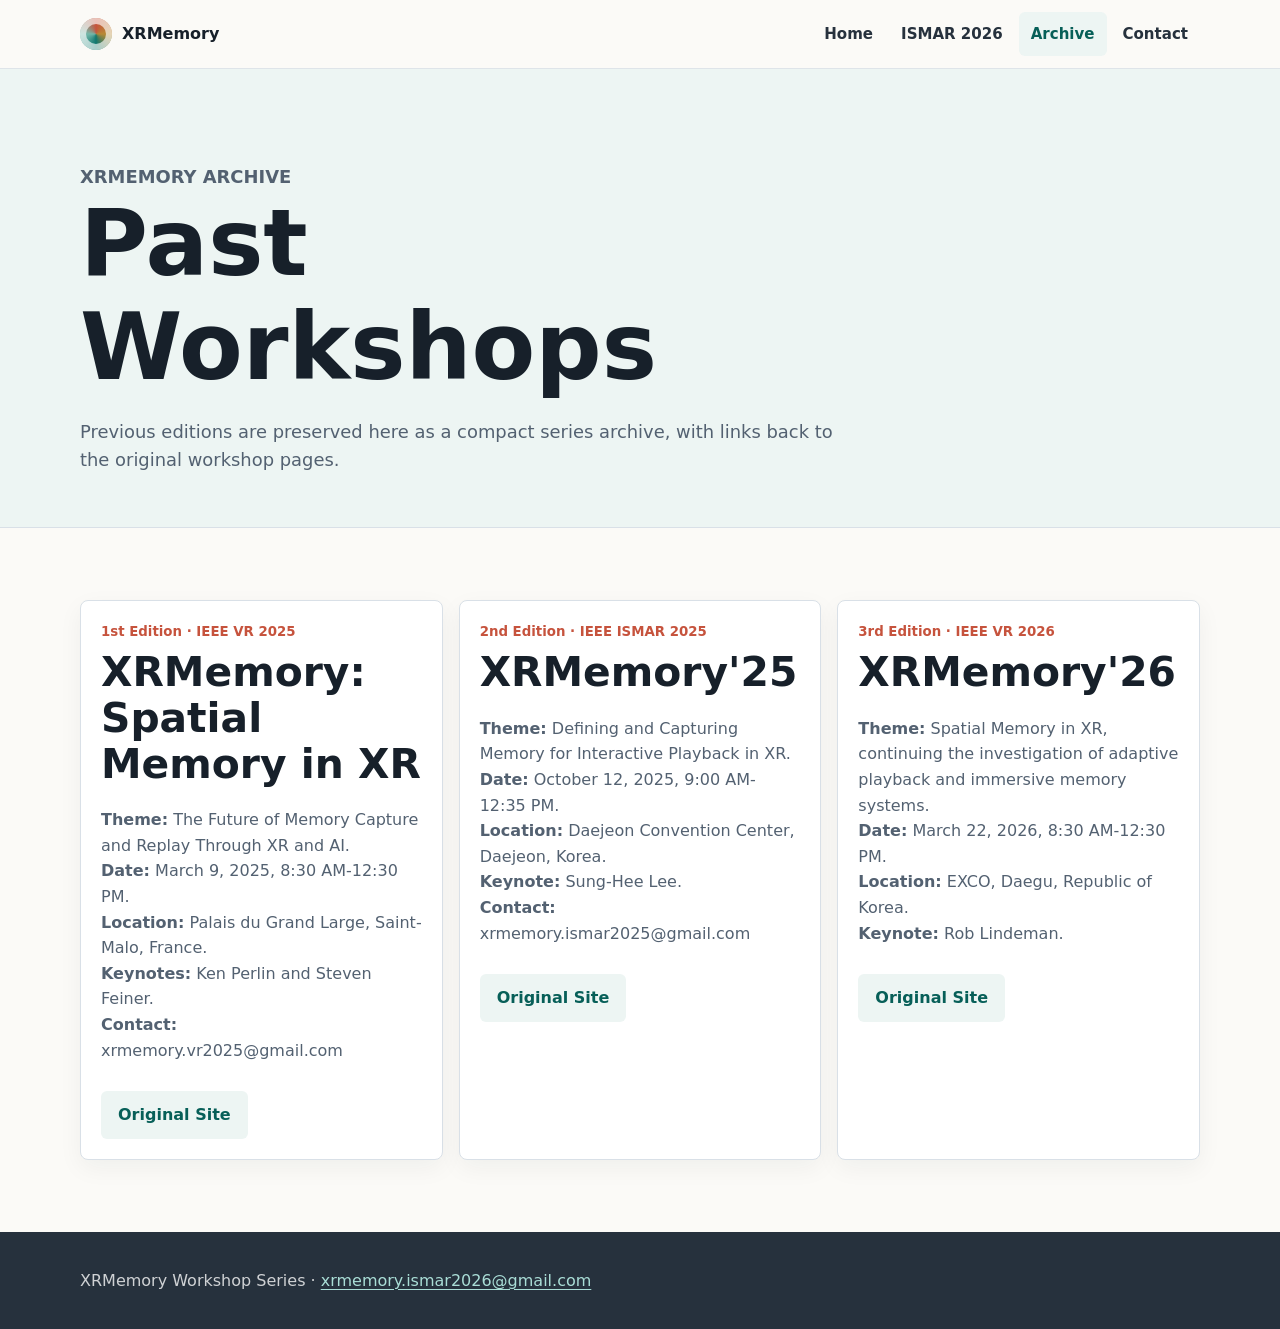
==== archive/index.html @ bf5e5090 "Add files via upload" ====
<!doctype html>
<html lang="en">
  <head>
    <meta charset="utf-8">
    <meta name="viewport" content="width=device-width, initial-scale=1">
    <title>Archive | XRMemory</title>
    <meta name="description" content="Archive of past XRMemory workshops at IEEE VR and IEEE ISMAR.">
    <link rel="stylesheet" href="/assets/styles.css">
  </head>
  <body>
    <header class="site-header">
      <nav class="nav" aria-label="Main navigation">
        <a class="brand" href="/"><span class="brand-mark" aria-hidden="true"></span><span>XRMemory</span></a>
        <button class="nav-toggle" type="button" aria-expanded="false">Menu</button>
        <div class="nav-links">
          <a href="/">Home</a>
          <a href="/workshop/ismar2026/">ISMAR 2026</a>
          <a href="/archive/" aria-current="page">Archive</a>
          <a href="mailto:xrmemory.ismar2026@gmail.com">Contact</a>
        </div>
      </nav>
    </header>

    <main>
      <section class="page-hero">
        <div class="container">
          <p class="eyebrow">XRMemory Archive</p>
          <h1>Past Workshops</h1>
          <p>Previous editions are preserved here as a compact series archive, with links back to the original workshop pages.</p>
        </div>
      </section>

      <section class="section">
        <div class="container archive-grid">
          <article class="archive-card">
            <small>1st Edition · IEEE VR 2025</small>
            <h2>XRMemory: Spatial Memory in XR</h2>
            <p><strong>Theme:</strong> The Future of Memory Capture and Replay Through XR and AI.</p>
            <p><strong>Date:</strong> March 9, 2025, 8:30 AM-12:30 PM.</p>
            <p><strong>Location:</strong> Palais du Grand Large, Saint-Malo, France.</p>
            <p><strong>Keynotes:</strong> Ken Perlin and Steven Feiner.</p>
            <p><strong>Contact:</strong> xrmemory.vr2025@gmail.com</p>
            <div class="button-row">
              <a class="button light" href="https://sites.google.com/view/spatial-memory-vr-2025/main">Original Site</a>
            </div>
          </article>

          <article class="archive-card">
            <small>2nd Edition · IEEE ISMAR 2025</small>
            <h2>XRMemory'25</h2>
            <p><strong>Theme:</strong> Defining and Capturing Memory for Interactive Playback in XR.</p>
            <p><strong>Date:</strong> October 12, 2025, 9:00 AM-12:35 PM.</p>
            <p><strong>Location:</strong> Daejeon Convention Center, Daejeon, Korea.</p>
            <p><strong>Keynote:</strong> Sung-Hee Lee.</p>
            <p><strong>Contact:</strong> xrmemory.ismar2025@gmail.com</p>
            <div class="button-row">
              <a class="button light" href="https://sites.google.com/view/xrmemory25/main">Original Site</a>
            </div>
          </article>

          <article class="archive-card">
            <small>3rd Edition · IEEE VR 2026</small>
            <h2>XRMemory'26</h2>
            <p><strong>Theme:</strong> Spatial Memory in XR, continuing the investigation of adaptive playback and immersive memory systems.</p>
            <p><strong>Date:</strong> March 22, 2026, 8:30 AM-12:30 PM.</p>
            <p><strong>Location:</strong> EXCO, Daegu, Republic of Korea.</p>
            <p><strong>Keynote:</strong> Rob Lindeman.</p>
            <div class="button-row">
              <a class="button light" href="https://sites.google.com/view/xrmemory26-ieee-vr2026/main">Original Site</a>
            </div>
          </article>
        </div>
      </section>
    </main>

    <footer class="footer">
      <div class="container">
        XRMemory Workshop Series · <a href="mailto:xrmemory.ismar2026@gmail.com">xrmemory.ismar2026@gmail.com</a>
      </div>
    </footer>
    <script src="/assets/site.js"></script>
  </body>
</html>
---- assets/styles.css ----
:root {
  color-scheme: light;
  --ink: #17202a;
  --muted: #536171;
  --line: #d9e0e7;
  --paper: #fbfaf7;
  --panel: #ffffff;
  --teal: #0f766e;
  --coral: #c6533d;
  --gold: #b88935;
  --graphite: #26313d;
  --shadow: 0 16px 40px rgba(23, 32, 42, 0.12);
}

* {
  box-sizing: border-box;
}

html {
  scroll-behavior: smooth;
}

body {
  margin: 0;
  font-family: Inter, ui-sans-serif, system-ui, -apple-system, BlinkMacSystemFont, "Segoe UI", sans-serif;
  color: var(--ink);
  background: var(--paper);
  line-height: 1.6;
}

a {
  color: var(--teal);
  text-decoration-thickness: 0.08em;
  text-underline-offset: 0.18em;
}

.site-header {
  position: sticky;
  top: 0;
  z-index: 10;
  background: rgba(251, 250, 247, 0.92);
  backdrop-filter: blur(14px);
  border-bottom: 1px solid rgba(217, 224, 231, 0.84);
}

.nav {
  width: min(1120px, calc(100% - 32px));
  min-height: 68px;
  margin: 0 auto;
  display: flex;
  align-items: center;
  justify-content: space-between;
  gap: 24px;
}

.brand {
  display: inline-flex;
  align-items: center;
  gap: 10px;
  color: var(--ink);
  font-weight: 800;
  text-decoration: none;
}

.brand-mark {
  width: 32px;
  height: 32px;
  border-radius: 50%;
  background: conic-gradient(from 180deg, var(--teal), #74b8aa, var(--coral), var(--gold), var(--teal));
  box-shadow: inset 0 0 0 6px rgba(255, 255, 255, 0.64);
}

.nav-links {
  display: flex;
  align-items: center;
  gap: 4px;
}

.nav-links a {
  color: var(--graphite);
  text-decoration: none;
  font-size: 0.94rem;
  font-weight: 700;
  padding: 10px 12px;
  border-radius: 6px;
}

.nav-links a:hover,
.nav-links a[aria-current="page"] {
  background: #edf5f3;
  color: #075f58;
}

.nav-toggle {
  display: none;
  border: 1px solid var(--line);
  background: var(--panel);
  border-radius: 6px;
  padding: 8px 10px;
  font: inherit;
}

.hero {
  min-height: calc(100svh - 68px);
  display: grid;
  align-items: end;
  position: relative;
  overflow: hidden;
  color: white;
  background: #17202a;
}

.hero::before {
  content: "";
  position: absolute;
  inset: 0;
  background-image: linear-gradient(90deg, rgba(16, 24, 32, 0.86), rgba(16, 24, 32, 0.58) 42%, rgba(16, 24, 32, 0.18)), var(--hero-image);
  background-size: cover;
  background-position: center;
}

.hero::after {
  content: "";
  position: absolute;
  inset: auto 0 0;
  height: 18vh;
  background: linear-gradient(0deg, var(--paper), rgba(251, 250, 247, 0));
}

.hero-inner {
  position: relative;
  z-index: 1;
  width: min(1120px, calc(100% - 32px));
  margin: 0 auto;
  padding: 96px 0 112px;
}

.eyebrow {
  margin: 0 0 16px;
  color: #a9ddd6;
  font-size: 0.88rem;
  font-weight: 800;
  letter-spacing: 0;
  text-transform: uppercase;
}

h1,
h2,
h3 {
  line-height: 1.12;
  letter-spacing: 0;
}

h1 {
  max-width: 800px;
  margin: 0;
  font-size: clamp(2.7rem, 8vw, 5.8rem);
}

h2 {
  margin: 0 0 20px;
  font-size: clamp(1.65rem, 4vw, 2.55rem);
}

h3 {
  margin: 0 0 8px;
  font-size: 1.06rem;
}

.hero-copy {
  max-width: 680px;
  margin: 24px 0 0;
  color: rgba(255, 255, 255, 0.86);
  font-size: clamp(1.05rem, 2vw, 1.22rem);
}

.hero-actions,
.button-row {
  display: flex;
  flex-wrap: wrap;
  gap: 12px;
  margin-top: 28px;
}

.button {
  display: inline-flex;
  align-items: center;
  justify-content: center;
  min-height: 44px;
  padding: 10px 16px;
  border-radius: 6px;
  border: 1px solid transparent;
  background: var(--teal);
  color: white;
  font-weight: 800;
  text-decoration: none;
}

.button.secondary {
  border-color: rgba(255, 255, 255, 0.48);
  background: rgba(255, 255, 255, 0.12);
}

.button.light {
  background: #edf5f3;
  color: #075f58;
}

.section {
  padding: 72px 0;
}

.section.alt {
  background: #f0f4f1;
}

.container {
  width: min(1120px, calc(100% - 32px));
  margin: 0 auto;
}

.intro-grid {
  display: grid;
  grid-template-columns: minmax(0, 1.35fr) minmax(280px, 0.65fr);
  gap: 48px;
  align-items: start;
}

.lead {
  margin-top: 0;
  font-size: 1.13rem;
  color: var(--graphite);
}

.meta-list {
  display: grid;
  gap: 14px;
  margin: 0;
}

.meta-item {
  padding: 18px;
  border: 1px solid var(--line);
  border-left: 4px solid var(--teal);
  background: var(--panel);
  box-shadow: 0 8px 24px rgba(23, 32, 42, 0.05);
}

.meta-item dt {
  margin-bottom: 4px;
  color: var(--muted);
  font-size: 0.82rem;
  font-weight: 800;
  text-transform: uppercase;
}

.meta-item dd {
  margin: 0;
  font-weight: 750;
}

.topic-grid,
.archive-grid,
.organizer-grid {
  display: grid;
  grid-template-columns: repeat(3, minmax(0, 1fr));
  gap: 16px;
}

.topic,
.archive-card,
.person,
.deadline,
.schedule-item {
  background: var(--panel);
  border: 1px solid var(--line);
  border-radius: 8px;
  padding: 20px;
  box-shadow: 0 8px 24px rgba(23, 32, 42, 0.05);
}

.topic p,
.archive-card p,
.person p {
  margin: 0;
  color: var(--muted);
}

.timeline {
  display: grid;
  gap: 12px;
}

.schedule-item {
  display: grid;
  grid-template-columns: 150px minmax(0, 1fr);
  gap: 18px;
  align-items: start;
}

.time {
  color: var(--coral);
  font-weight: 850;
}

.deadline-grid {
  display: grid;
  grid-template-columns: repeat(3, minmax(0, 1fr));
  gap: 16px;
}

.deadline strong {
  display: block;
  color: var(--coral);
  font-size: 1.35rem;
}

.person small,
.archive-card small {
  display: block;
  margin-bottom: 8px;
  color: var(--coral);
  font-weight: 850;
}

.footer {
  padding: 36px 0;
  background: var(--graphite);
  color: rgba(255, 255, 255, 0.78);
}

.footer a {
  color: #a9ddd6;
}

.page-hero {
  padding: 76px 0 52px;
  background: #edf5f3;
  border-bottom: 1px solid var(--line);
}

.page-hero p {
  max-width: 760px;
  margin: 18px 0 0;
  color: var(--muted);
  font-size: 1.12rem;
}

.notice {
  border-left: 4px solid var(--gold);
  background: #fff8e9;
  padding: 16px 18px;
  margin-top: 24px;
}

.two-column {
  columns: 2 320px;
  column-gap: 40px;
  padding-left: 20px;
}

@media (max-width: 820px) {
  .nav {
    min-height: 62px;
  }

  .nav-toggle {
    display: inline-flex;
  }

  .nav-links {
    display: none;
    position: absolute;
    left: 16px;
    right: 16px;
    top: 62px;
    flex-direction: column;
    align-items: stretch;
    padding: 10px;
    background: var(--panel);
    border: 1px solid var(--line);
    border-radius: 8px;
    box-shadow: var(--shadow);
  }

  .nav-links.is-open {
    display: flex;
  }

  .hero {
    min-height: 720px;
  }

  .hero-inner {
    padding: 84px 0 96px;
  }

  .intro-grid,
  .topic-grid,
  .archive-grid,
  .organizer-grid,
  .deadline-grid,
  .schedule-item {
    grid-template-columns: 1fr;
  }

  .section {
    padding: 52px 0;
  }
}
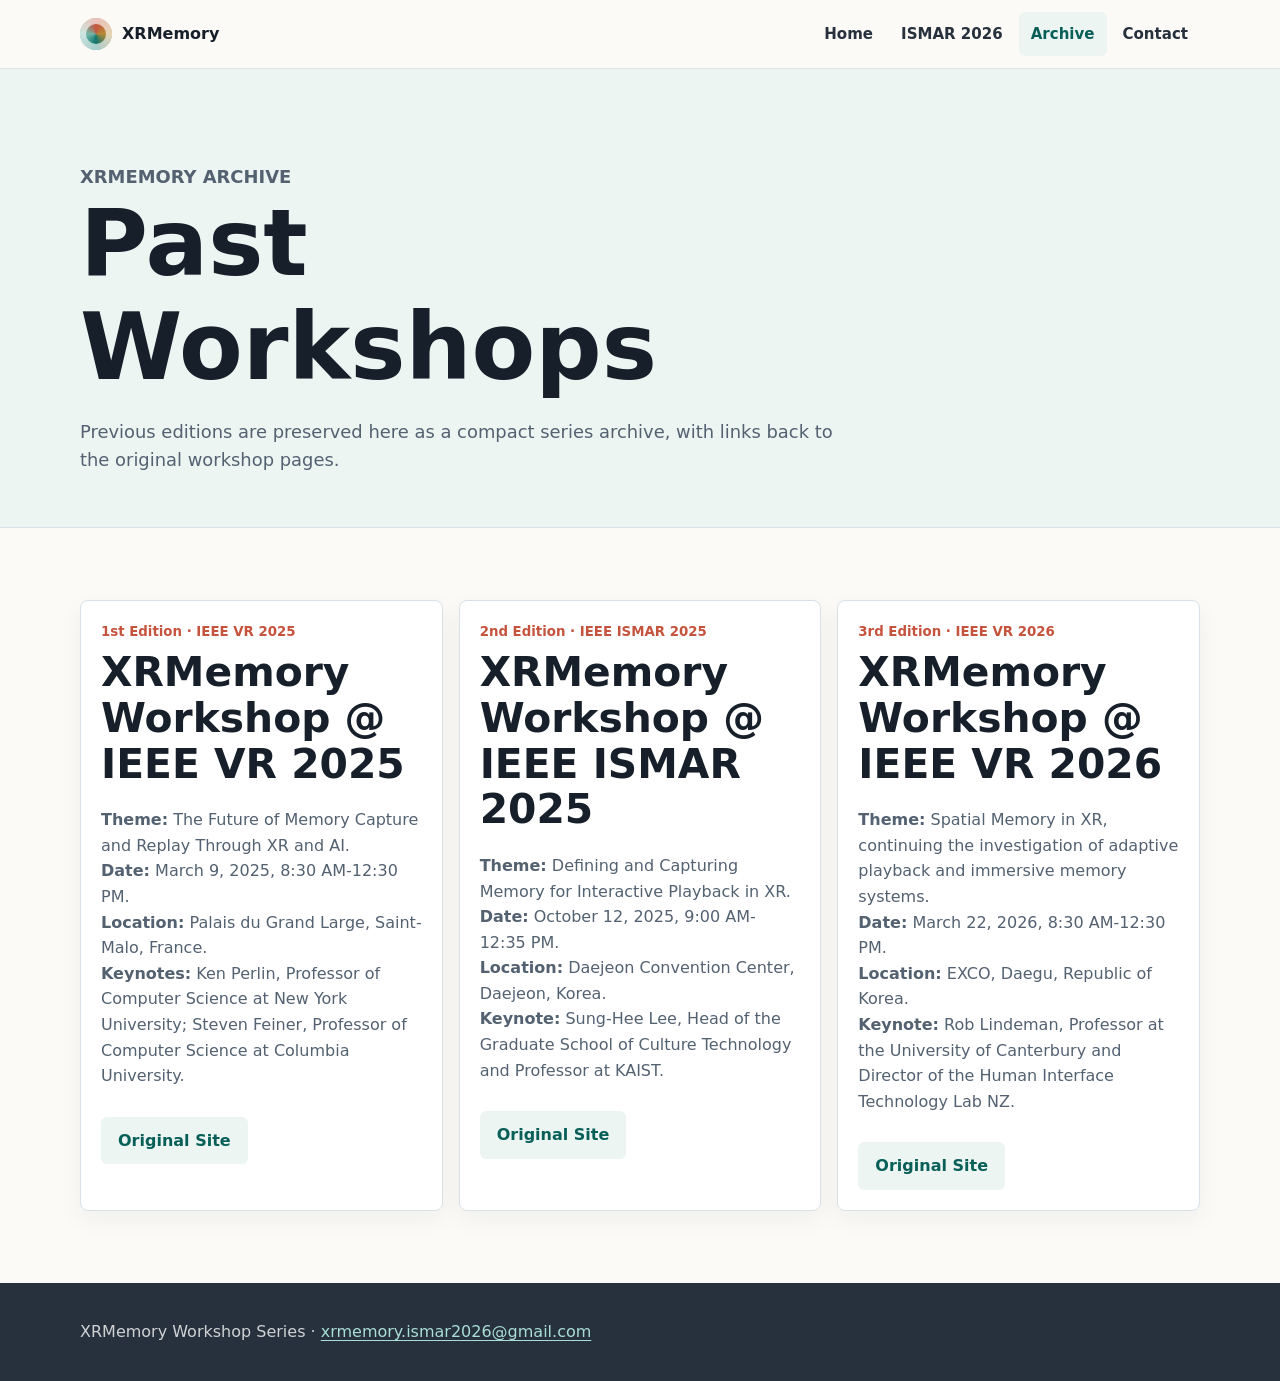
==== commit e73136e8: "Add files via upload" ====
--- a/archive/index.html
+++ b/archive/index.html
@@ -34,12 +34,11 @@
         <div class="container archive-grid">
           <article class="archive-card">
             <small>1st Edition · IEEE VR 2025</small>
-            <h2>XRMemory: Spatial Memory in XR</h2>
+            <h2>XRMemory Workshop @ IEEE VR 2025</h2>
             <p><strong>Theme:</strong> The Future of Memory Capture and Replay Through XR and AI.</p>
             <p><strong>Date:</strong> March 9, 2025, 8:30 AM-12:30 PM.</p>
             <p><strong>Location:</strong> Palais du Grand Large, Saint-Malo, France.</p>
-            <p><strong>Keynotes:</strong> Ken Perlin and Steven Feiner.</p>
-            <p><strong>Contact:</strong> xrmemory.vr2025@gmail.com</p>
+            <p><strong>Keynotes:</strong> Ken Perlin, Professor of Computer Science at New York University; Steven Feiner, Professor of Computer Science at Columbia University.</p>
             <div class="button-row">
               <a class="button light" href="https://sites.google.com/view/spatial-memory-vr-2025/main">Original Site</a>
             </div>
@@ -47,12 +46,11 @@
 
           <article class="archive-card">
             <small>2nd Edition · IEEE ISMAR 2025</small>
-            <h2>XRMemory'25</h2>
+            <h2>XRMemory Workshop @ IEEE ISMAR 2025</h2>
             <p><strong>Theme:</strong> Defining and Capturing Memory for Interactive Playback in XR.</p>
             <p><strong>Date:</strong> October 12, 2025, 9:00 AM-12:35 PM.</p>
             <p><strong>Location:</strong> Daejeon Convention Center, Daejeon, Korea.</p>
-            <p><strong>Keynote:</strong> Sung-Hee Lee.</p>
-            <p><strong>Contact:</strong> xrmemory.ismar2025@gmail.com</p>
+            <p><strong>Keynote:</strong> Sung-Hee Lee, Head of the Graduate School of Culture Technology and Professor at KAIST.</p>
             <div class="button-row">
               <a class="button light" href="https://sites.google.com/view/xrmemory25/main">Original Site</a>
             </div>
@@ -60,11 +58,11 @@
 
           <article class="archive-card">
             <small>3rd Edition · IEEE VR 2026</small>
-            <h2>XRMemory'26</h2>
+            <h2>XRMemory Workshop @ IEEE VR 2026</h2>
             <p><strong>Theme:</strong> Spatial Memory in XR, continuing the investigation of adaptive playback and immersive memory systems.</p>
             <p><strong>Date:</strong> March 22, 2026, 8:30 AM-12:30 PM.</p>
             <p><strong>Location:</strong> EXCO, Daegu, Republic of Korea.</p>
-            <p><strong>Keynote:</strong> Rob Lindeman.</p>
+            <p><strong>Keynote:</strong> Rob Lindeman, Professor at the University of Canterbury and Director of the Human Interface Technology Lab NZ.</p>
             <div class="button-row">
               <a class="button light" href="https://sites.google.com/view/xrmemory26-ieee-vr2026/main">Original Site</a>
             </div>
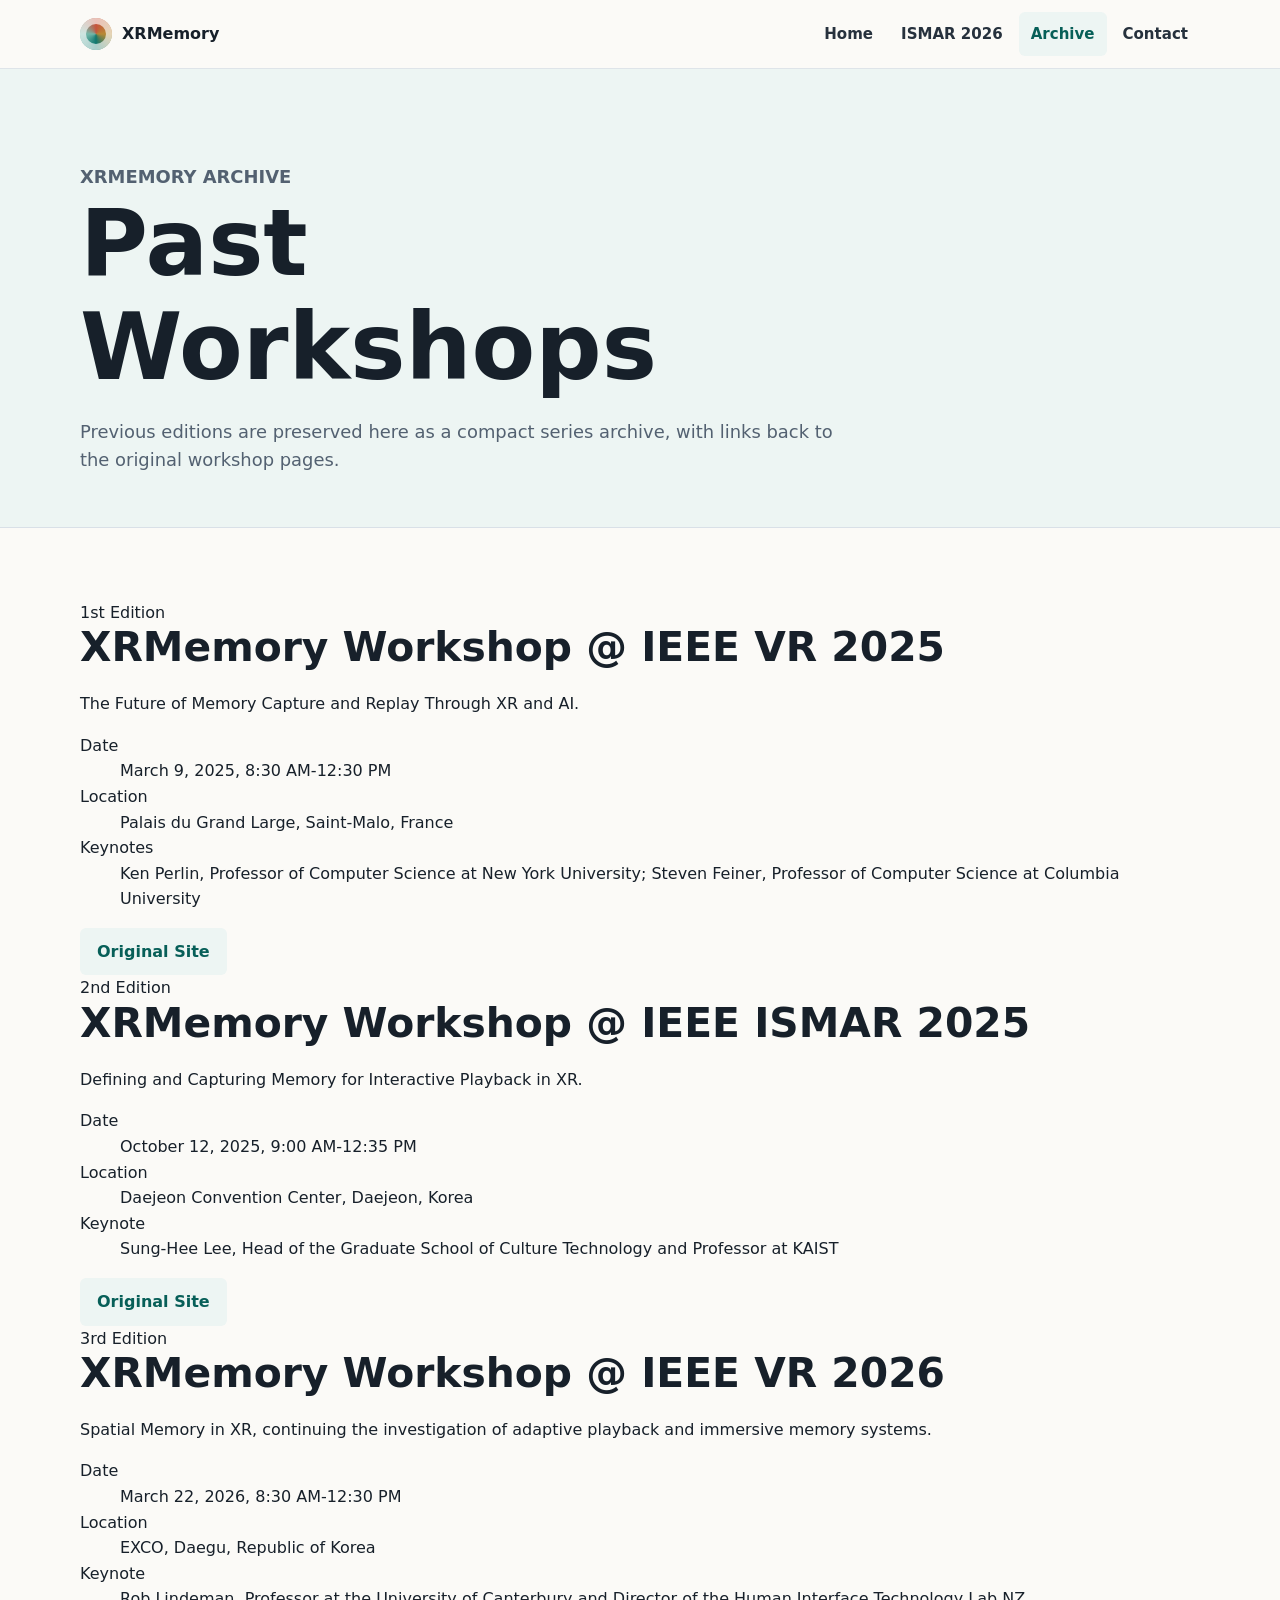
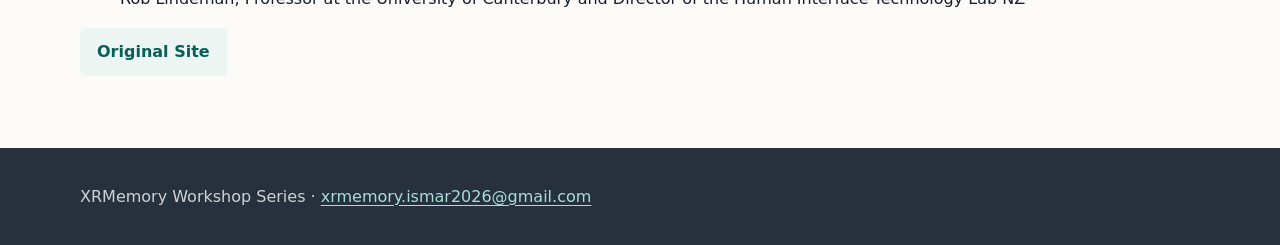
==== commit 4e8a4a75: "Add files via upload" ====
--- a/archive/index.html
+++ b/archive/index.html
@@ -31,41 +31,47 @@
       </section>
 
       <section class="section">
-        <div class="container archive-grid">
-          <article class="archive-card">
-            <small>1st Edition · IEEE VR 2025</small>
-            <h2>XRMemory Workshop @ IEEE VR 2025</h2>
-            <p><strong>Theme:</strong> The Future of Memory Capture and Replay Through XR and AI.</p>
-            <p><strong>Date:</strong> March 9, 2025, 8:30 AM-12:30 PM.</p>
-            <p><strong>Location:</strong> Palais du Grand Large, Saint-Malo, France.</p>
-            <p><strong>Keynotes:</strong> Ken Perlin, Professor of Computer Science at New York University; Steven Feiner, Professor of Computer Science at Columbia University.</p>
-            <div class="button-row">
-              <a class="button light" href="https://sites.google.com/view/spatial-memory-vr-2025/main">Original Site</a>
+        <div class="container archive-list">
+          <article class="archive-entry">
+            <div class="archive-year">1st Edition</div>
+            <div class="archive-main">
+              <h2>XRMemory Workshop @ IEEE VR 2025</h2>
+              <p>The Future of Memory Capture and Replay Through XR and AI.</p>
+              <dl class="archive-facts">
+                <div><dt>Date</dt><dd>March 9, 2025, 8:30 AM-12:30 PM</dd></div>
+                <div><dt>Location</dt><dd>Palais du Grand Large, Saint-Malo, France</dd></div>
+                <div><dt>Keynotes</dt><dd>Ken Perlin, Professor of Computer Science at New York University; Steven Feiner, Professor of Computer Science at Columbia University</dd></div>
+              </dl>
             </div>
+            <a class="button light" href="https://sites.google.com/view/spatial-memory-vr-2025/main">Original Site</a>
           </article>
 
-          <article class="archive-card">
-            <small>2nd Edition · IEEE ISMAR 2025</small>
-            <h2>XRMemory Workshop @ IEEE ISMAR 2025</h2>
-            <p><strong>Theme:</strong> Defining and Capturing Memory for Interactive Playback in XR.</p>
-            <p><strong>Date:</strong> October 12, 2025, 9:00 AM-12:35 PM.</p>
-            <p><strong>Location:</strong> Daejeon Convention Center, Daejeon, Korea.</p>
-            <p><strong>Keynote:</strong> Sung-Hee Lee, Head of the Graduate School of Culture Technology and Professor at KAIST.</p>
-            <div class="button-row">
-              <a class="button light" href="https://sites.google.com/view/xrmemory25/main">Original Site</a>
+          <article class="archive-entry">
+            <div class="archive-year">2nd Edition</div>
+            <div class="archive-main">
+              <h2>XRMemory Workshop @ IEEE ISMAR 2025</h2>
+              <p>Defining and Capturing Memory for Interactive Playback in XR.</p>
+              <dl class="archive-facts">
+                <div><dt>Date</dt><dd>October 12, 2025, 9:00 AM-12:35 PM</dd></div>
+                <div><dt>Location</dt><dd>Daejeon Convention Center, Daejeon, Korea</dd></div>
+                <div><dt>Keynote</dt><dd>Sung-Hee Lee, Head of the Graduate School of Culture Technology and Professor at KAIST</dd></div>
+              </dl>
             </div>
+            <a class="button light" href="https://sites.google.com/view/xrmemory25/main">Original Site</a>
           </article>
 
-          <article class="archive-card">
-            <small>3rd Edition · IEEE VR 2026</small>
-            <h2>XRMemory Workshop @ IEEE VR 2026</h2>
-            <p><strong>Theme:</strong> Spatial Memory in XR, continuing the investigation of adaptive playback and immersive memory systems.</p>
-            <p><strong>Date:</strong> March 22, 2026, 8:30 AM-12:30 PM.</p>
-            <p><strong>Location:</strong> EXCO, Daegu, Republic of Korea.</p>
-            <p><strong>Keynote:</strong> Rob Lindeman, Professor at the University of Canterbury and Director of the Human Interface Technology Lab NZ.</p>
-            <div class="button-row">
-              <a class="button light" href="https://sites.google.com/view/xrmemory26-ieee-vr2026/main">Original Site</a>
+          <article class="archive-entry">
+            <div class="archive-year">3rd Edition</div>
+            <div class="archive-main">
+              <h2>XRMemory Workshop @ IEEE VR 2026</h2>
+              <p>Spatial Memory in XR, continuing the investigation of adaptive playback and immersive memory systems.</p>
+              <dl class="archive-facts">
+                <div><dt>Date</dt><dd>March 22, 2026, 8:30 AM-12:30 PM</dd></div>
+                <div><dt>Location</dt><dd>EXCO, Daegu, Republic of Korea</dd></div>
+                <div><dt>Keynote</dt><dd>Rob Lindeman, Professor at the University of Canterbury and Director of the Human Interface Technology Lab NZ</dd></div>
+              </dl>
             </div>
+            <a class="button light" href="https://sites.google.com/view/xrmemory26-ieee-vr2026/main">Original Site</a>
           </article>
         </div>
       </section>
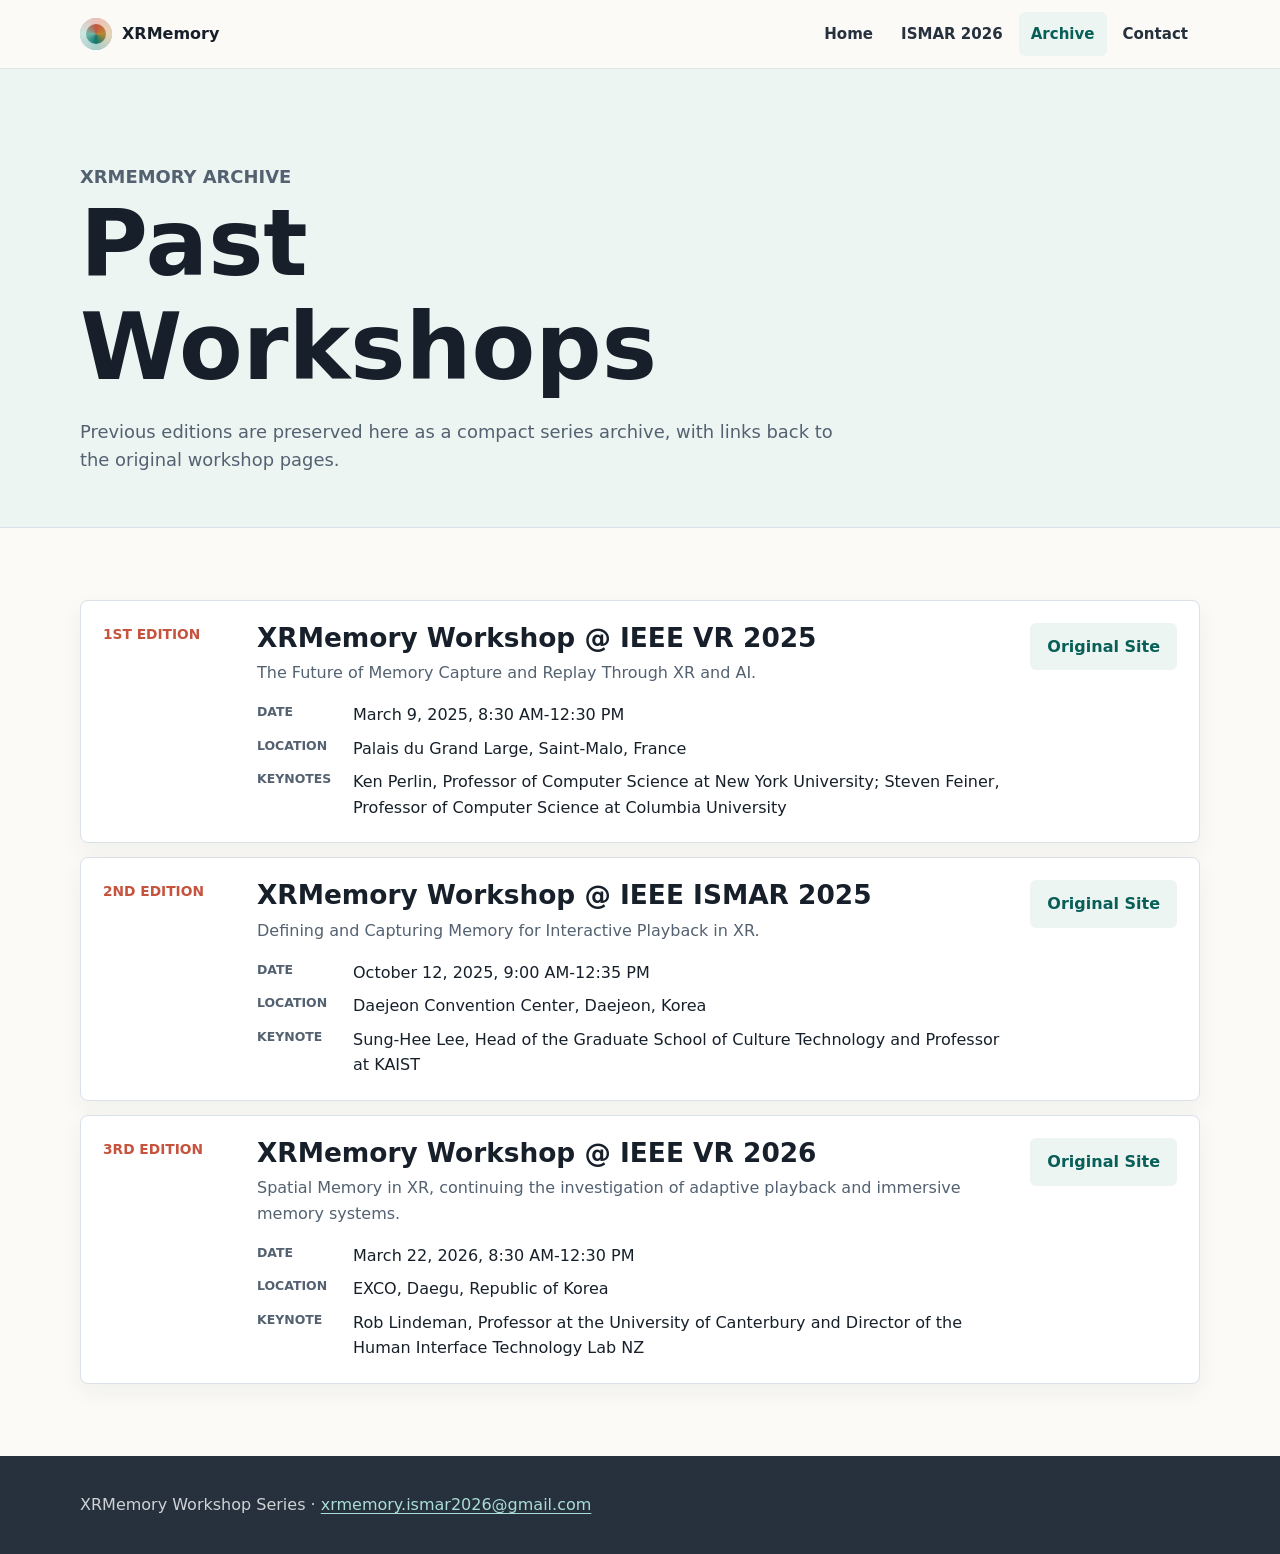
==== commit 1f9bd6f1: "Add files via upload" ====
--- a/archive/index.html
+++ b/archive/index.html
@@ -5,17 +5,17 @@
     <meta name="viewport" content="width=device-width, initial-scale=1">
     <title>Archive | XRMemory</title>
     <meta name="description" content="Archive of past XRMemory workshops at IEEE VR and IEEE ISMAR.">
-    <link rel="stylesheet" href="/assets/styles.css">
+    <link rel="stylesheet" href="../assets/styles.css">
   </head>
   <body>
     <header class="site-header">
       <nav class="nav" aria-label="Main navigation">
-        <a class="brand" href="/"><span class="brand-mark" aria-hidden="true"></span><span>XRMemory</span></a>
+        <a class="brand" href="../"><span class="brand-mark" aria-hidden="true"></span><span>XRMemory</span></a>
         <button class="nav-toggle" type="button" aria-expanded="false">Menu</button>
         <div class="nav-links">
-          <a href="/">Home</a>
-          <a href="/workshop/ismar2026/">ISMAR 2026</a>
-          <a href="/archive/" aria-current="page">Archive</a>
+          <a href="../">Home</a>
+          <a href="../workshop/ismar2026/">ISMAR 2026</a>
+          <a href="./" aria-current="page">Archive</a>
           <a href="mailto:xrmemory.ismar2026@gmail.com">Contact</a>
         </div>
       </nav>
@@ -82,6 +82,6 @@
         XRMemory Workshop Series · <a href="mailto:xrmemory.ismar2026@gmail.com">xrmemory.ismar2026@gmail.com</a>
       </div>
     </footer>
-    <script src="/assets/site.js"></script>
+    <script src="../assets/site.js"></script>
   </body>
 </html>
--- a/assets/styles.css
+++ b/assets/styles.css
@@ -157,6 +157,11 @@
   font-size: clamp(2.7rem, 8vw, 5.8rem);
 }
 
+.workshop-hero h1 {
+  max-width: 920px;
+  font-size: clamp(2.35rem, 5.6vw, 4.45rem);
+}
+
 h2 {
   margin: 0 0 20px;
   font-size: clamp(1.65rem, 4vw, 2.55rem);
@@ -321,6 +326,157 @@
   margin-bottom: 8px;
   color: var(--coral);
   font-weight: 850;
+}
+
+.person {
+  min-height: 248px;
+  display: flex;
+  flex-direction: column;
+  align-items: flex-start;
+}
+
+.organizer-photo {
+  display: block;
+  flex: 0 0 96px;
+  width: 96px;
+  min-width: 96px;
+  max-width: 96px;
+  height: 96px;
+  min-height: 96px;
+  max-height: 96px;
+  aspect-ratio: 1 / 1;
+  margin: 0 0 18px;
+  border-radius: 8px;
+  background: #edf5f3;
+  border: 1px solid var(--line);
+  overflow: hidden;
+  line-height: 0;
+}
+
+.organizer-photo img {
+  display: block;
+  width: 100%;
+  height: 100%;
+  max-width: none;
+  max-height: none;
+  aspect-ratio: 1 / 1;
+  object-fit: cover;
+  object-position: center center;
+}
+
+.organizer-role {
+  display: inline-flex;
+  min-height: 0;
+  margin-bottom: 8px;
+  padding: 3px 8px;
+  border-radius: 999px;
+  background: #edf5f3;
+  color: var(--muted);
+  font-size: 0.78rem;
+  font-weight: 750;
+  text-transform: uppercase;
+}
+
+.person h3 {
+  margin-bottom: 12px;
+}
+
+.person p + p {
+  margin-top: 4px;
+}
+
+.submission-panel {
+  margin-top: 24px;
+  padding: 24px;
+  border: 1px solid var(--line);
+  border-radius: 8px;
+  background: var(--panel);
+  box-shadow: 0 8px 24px rgba(23, 32, 42, 0.05);
+}
+
+.submission-panel h3 {
+  margin-bottom: 18px;
+}
+
+.submission-details {
+  display: grid;
+  grid-template-columns: repeat(2, minmax(0, 1fr));
+  gap: 18px 24px;
+  margin: 0;
+}
+
+.submission-details div {
+  min-width: 0;
+}
+
+.submission-details dt {
+  margin-bottom: 4px;
+  color: var(--coral);
+  font-size: 0.82rem;
+  font-weight: 850;
+  text-transform: uppercase;
+}
+
+.submission-details dd {
+  margin: 0;
+  color: var(--muted);
+}
+
+.archive-list {
+  display: grid;
+  gap: 14px;
+}
+
+.archive-entry {
+  display: grid;
+  grid-template-columns: 130px minmax(0, 1fr) auto;
+  gap: 24px;
+  align-items: start;
+  padding: 22px;
+  border: 1px solid var(--line);
+  border-radius: 8px;
+  background: var(--panel);
+  box-shadow: 0 8px 24px rgba(23, 32, 42, 0.05);
+}
+
+.archive-year {
+  color: var(--coral);
+  font-size: 0.86rem;
+  font-weight: 850;
+  text-transform: uppercase;
+}
+
+.archive-main h2 {
+  margin-bottom: 8px;
+  font-size: clamp(1.25rem, 2.5vw, 1.65rem);
+}
+
+.archive-main > p {
+  margin: 0 0 16px;
+  color: var(--muted);
+}
+
+.archive-facts {
+  display: grid;
+  gap: 8px;
+  margin: 0;
+}
+
+.archive-facts div {
+  display: grid;
+  grid-template-columns: 84px minmax(0, 1fr);
+  gap: 12px;
+}
+
+.archive-facts dt {
+  color: var(--muted);
+  font-size: 0.78rem;
+  font-weight: 850;
+  text-transform: uppercase;
+}
+
+.archive-facts dd {
+  margin: 0;
 }
 
 .footer {
@@ -391,8 +547,16 @@
     min-height: 720px;
   }
 
+  .workshop-hero {
+    min-height: 660px;
+  }
+
   .hero-inner {
     padding: 84px 0 96px;
+  }
+
+  .workshop-hero h1 {
+    font-size: clamp(2.15rem, 10vw, 3.2rem);
   }
 
   .intro-grid,
@@ -400,10 +564,17 @@
   .archive-grid,
   .organizer-grid,
   .deadline-grid,
+  .archive-entry,
+  .submission-details,
   .schedule-item {
     grid-template-columns: 1fr;
   }
 
+  .archive-facts div {
+    grid-template-columns: 1fr;
+    gap: 2px;
+  }
+
   .section {
     padding: 52px 0;
   }
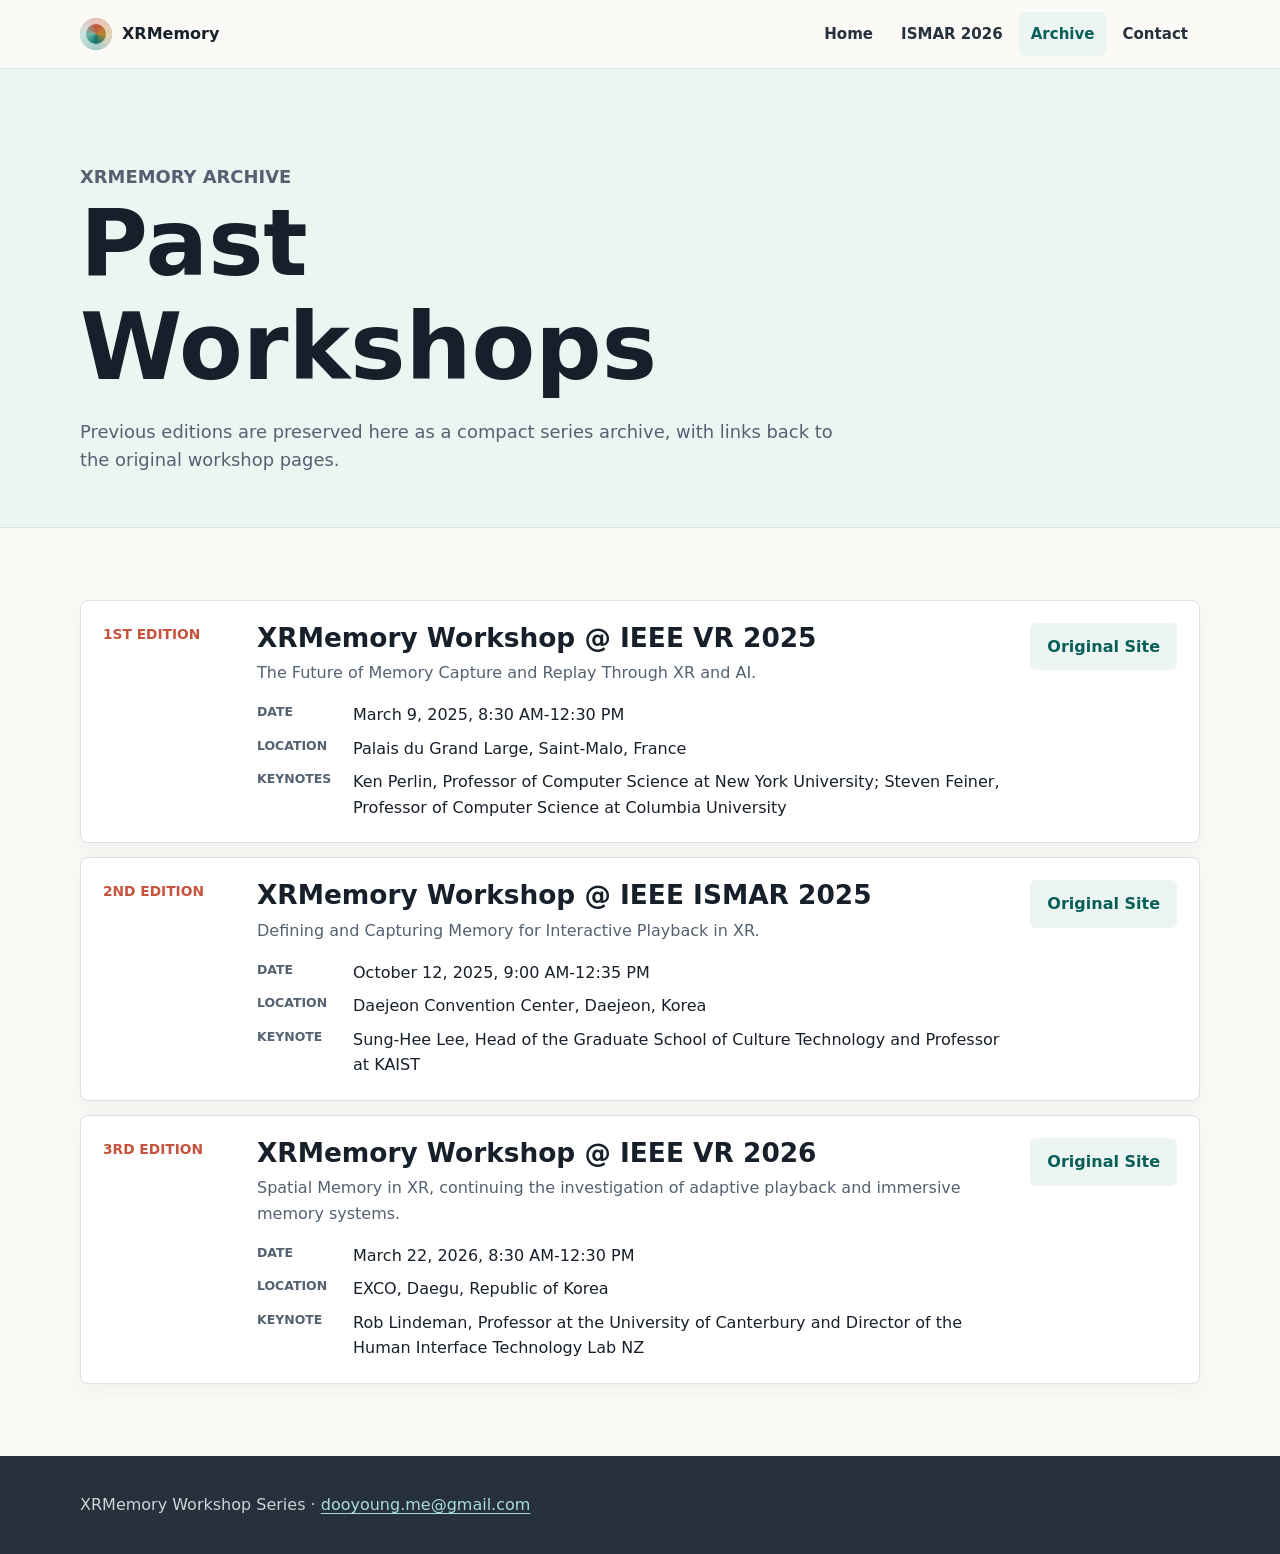
==== commit f59c76e3: "Add files via upload" ====
--- a/archive/index.html
+++ b/archive/index.html
@@ -16,7 +16,7 @@
           <a href="../">Home</a>
           <a href="../workshop/ismar2026/">ISMAR 2026</a>
           <a href="./" aria-current="page">Archive</a>
-          <a href="mailto:xrmemory.ismar2026@gmail.com">Contact</a>
+          <a href="mailto:dooyoung.me@gmail.com">Contact</a>
         </div>
       </nav>
     </header>
@@ -79,7 +79,7 @@
 
     <footer class="footer">
       <div class="container">
-        XRMemory Workshop Series · <a href="mailto:xrmemory.ismar2026@gmail.com">xrmemory.ismar2026@gmail.com</a>
+        XRMemory Workshop Series · <a href="mailto:dooyoung.me@gmail.com">dooyoung.me@gmail.com</a>
       </div>
     </footer>
     <script src="../assets/site.js"></script>
--- a/assets/styles.css
+++ b/assets/styles.css
@@ -114,22 +114,32 @@
   content: "";
   position: absolute;
   inset: 0;
-  background-image: linear-gradient(90deg, rgba(16, 24, 32, 0.86), rgba(16, 24, 32, 0.58) 42%, rgba(16, 24, 32, 0.18)), var(--hero-image);
-  background-size: cover;
-  background-position: center;
+  z-index: 1;
+  background: linear-gradient(90deg, rgba(16, 24, 32, 0.9) 0%, rgba(16, 24, 32, 0.78) 34%, rgba(16, 24, 32, 0.38) 66%, rgba(16, 24, 32, 0.16) 100%);
 }
 
 .hero::after {
   content: "";
   position: absolute;
   inset: auto 0 0;
+  z-index: 2;
   height: 18vh;
   background: linear-gradient(0deg, var(--paper), rgba(251, 250, 247, 0));
 }
 
+.hero-bg {
+  position: absolute;
+  inset: 0;
+  width: 100%;
+  height: 100%;
+  display: block;
+  object-fit: cover;
+  object-position: center right;
+}
+
 .hero-inner {
   position: relative;
-  z-index: 1;
+  z-index: 3;
   width: min(1120px, calc(100% - 32px));
   margin: 0 auto;
   padding: 96px 0 112px;
@@ -272,9 +282,22 @@
   gap: 16px;
 }
 
+.series-grid {
+  display: grid;
+  grid-template-columns: repeat(2, minmax(0, 1fr));
+  gap: 16px;
+}
+
+.paper-type-grid {
+  display: grid;
+  grid-template-columns: repeat(2, minmax(0, 1fr));
+  gap: 16px;
+}
+
 .topic,
 .archive-card,
 .person,
+.committee-member,
 .deadline,
 .schedule-item {
   background: var(--panel);
@@ -286,7 +309,8 @@
 
 .topic p,
 .archive-card p,
-.person p {
+.person p,
+.committee-member p {
   margin: 0;
   color: var(--muted);
 }
@@ -329,26 +353,26 @@
 }
 
 .person {
-  min-height: 248px;
-  display: flex;
-  flex-direction: column;
-  align-items: flex-start;
+  min-height: 164px;
+  display: grid;
+  grid-template-columns: 112px minmax(0, 1fr);
+  gap: 18px;
+  align-items: center;
 }
 
 .organizer-photo {
   display: block;
-  flex: 0 0 96px;
-  width: 96px;
-  min-width: 96px;
-  max-width: 96px;
-  height: 96px;
-  min-height: 96px;
-  max-height: 96px;
+  width: 112px;
+  min-width: 112px;
+  max-width: 112px;
+  height: 112px;
+  min-height: 112px;
+  max-height: 112px;
   aspect-ratio: 1 / 1;
-  margin: 0 0 18px;
-  border-radius: 8px;
+  margin: 0;
+  border-radius: 50%;
   background: #edf5f3;
-  border: 1px solid var(--line);
+  border: 1px solid rgba(15, 118, 110, 0.22);
   overflow: hidden;
   line-height: 0;
 }
@@ -364,28 +388,28 @@
   object-position: center center;
 }
 
-.organizer-role {
-  display: inline-flex;
-  min-height: 0;
-  margin-bottom: 8px;
-  padding: 3px 8px;
-  border-radius: 999px;
-  background: #edf5f3;
-  color: var(--muted);
-  font-size: 0.78rem;
-  font-weight: 750;
-  text-transform: uppercase;
-}
-
-.person h3 {
+.person-info {
+  min-width: 0;
+}
+
+.person-info h3 {
   margin-bottom: 12px;
 }
 
-.person p + p {
+.person-info p + p {
   margin-top: 4px;
 }
 
+.committee-list {
+  max-width: 900px;
+  margin: 0;
+  color: var(--graphite);
+  font-size: 1.05rem;
+  line-height: 1.75;
+}
+
 .submission-panel {
+  width: 100%;
   margin-top: 24px;
   padding: 24px;
   border: 1px solid var(--line);
@@ -400,7 +424,7 @@
 
 .submission-details {
   display: grid;
-  grid-template-columns: repeat(2, minmax(0, 1fr));
+  grid-template-columns: repeat(2, minmax(280px, 1fr));
   gap: 18px 24px;
   margin: 0;
 }
@@ -561,7 +585,9 @@
 
   .intro-grid,
   .topic-grid,
+  .paper-type-grid,
   .archive-grid,
+  .series-grid,
   .organizer-grid,
   .deadline-grid,
   .archive-entry,
@@ -570,6 +596,21 @@
     grid-template-columns: 1fr;
   }
 
+  .person {
+    grid-template-columns: 88px minmax(0, 1fr);
+    min-height: 124px;
+    gap: 14px;
+  }
+
+  .organizer-photo {
+    width: 88px;
+    min-width: 88px;
+    max-width: 88px;
+    height: 88px;
+    min-height: 88px;
+    max-height: 88px;
+  }
+
   .archive-facts div {
     grid-template-columns: 1fr;
     gap: 2px;
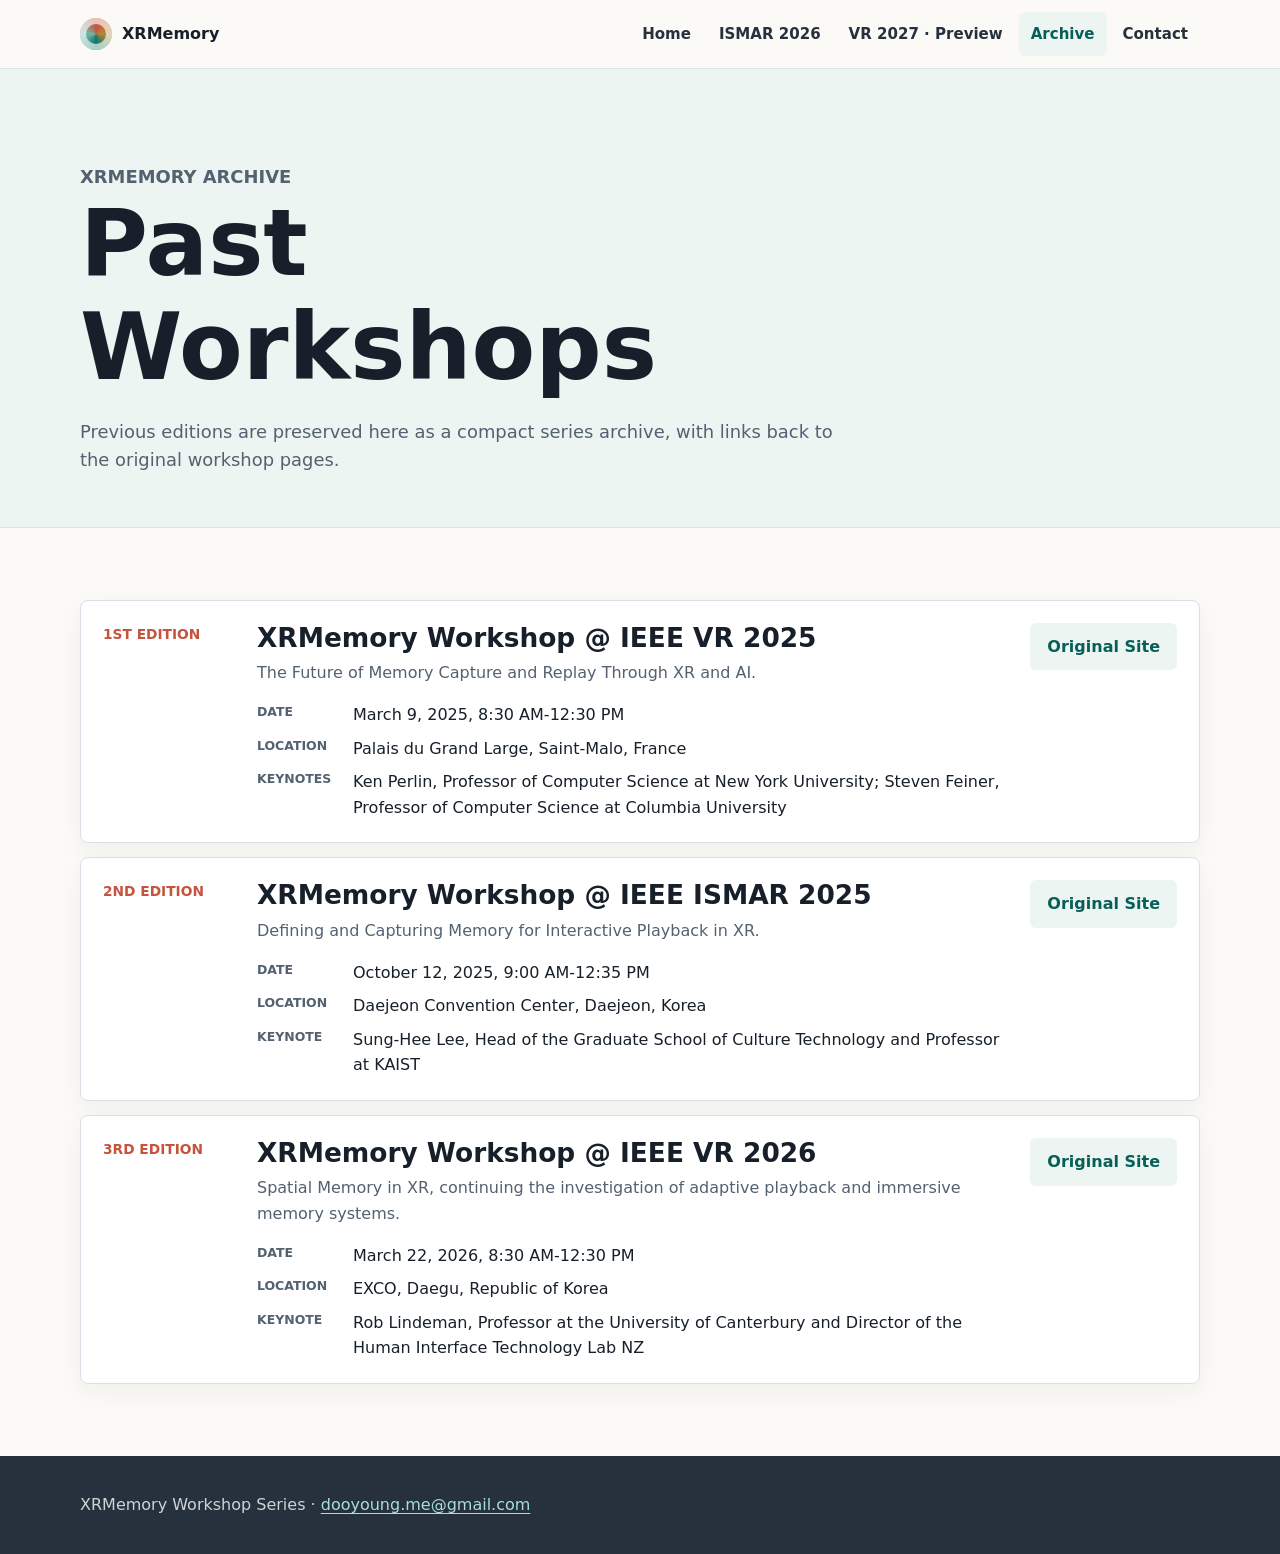
==== commit ef2b6504: "Add IEEE VR 2027 XRMemory workshop preview" ====
--- a/archive/index.html
+++ b/archive/index.html
@@ -15,6 +15,7 @@
         <div class="nav-links">
           <a href="../">Home</a>
           <a href="../workshop/ismar2026/">ISMAR 2026</a>
+          <a href="../workshop/vr2027/">VR 2027 · Preview</a>
           <a href="./" aria-current="page">Archive</a>
           <a href="mailto:dooyoung.me@gmail.com">Contact</a>
         </div>
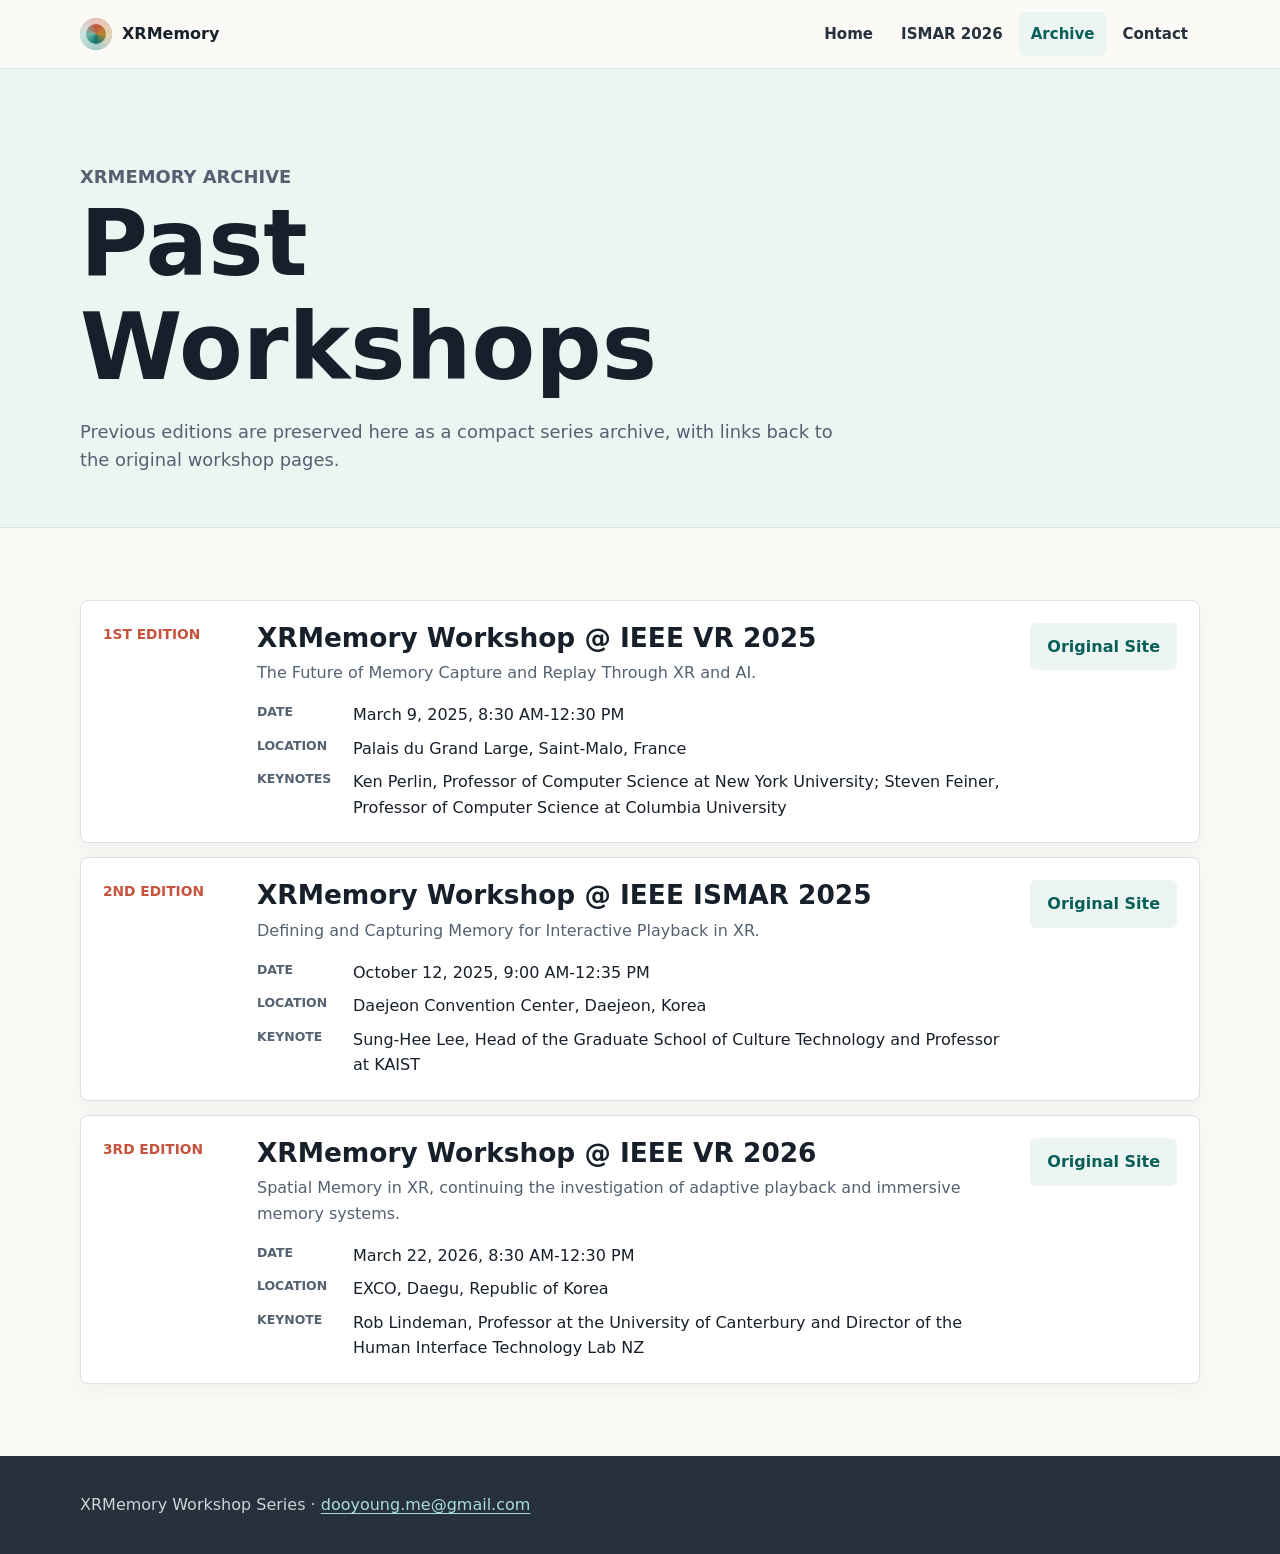
==== commit 4b9a7115: "Hide VR 2027 preview from public navigation" ====
--- a/archive/index.html
+++ b/archive/index.html
@@ -15,7 +15,6 @@
         <div class="nav-links">
           <a href="../">Home</a>
           <a href="../workshop/ismar2026/">ISMAR 2026</a>
-          <a href="../workshop/vr2027/">VR 2027 · Preview</a>
           <a href="./" aria-current="page">Archive</a>
           <a href="mailto:dooyoung.me@gmail.com">Contact</a>
         </div>
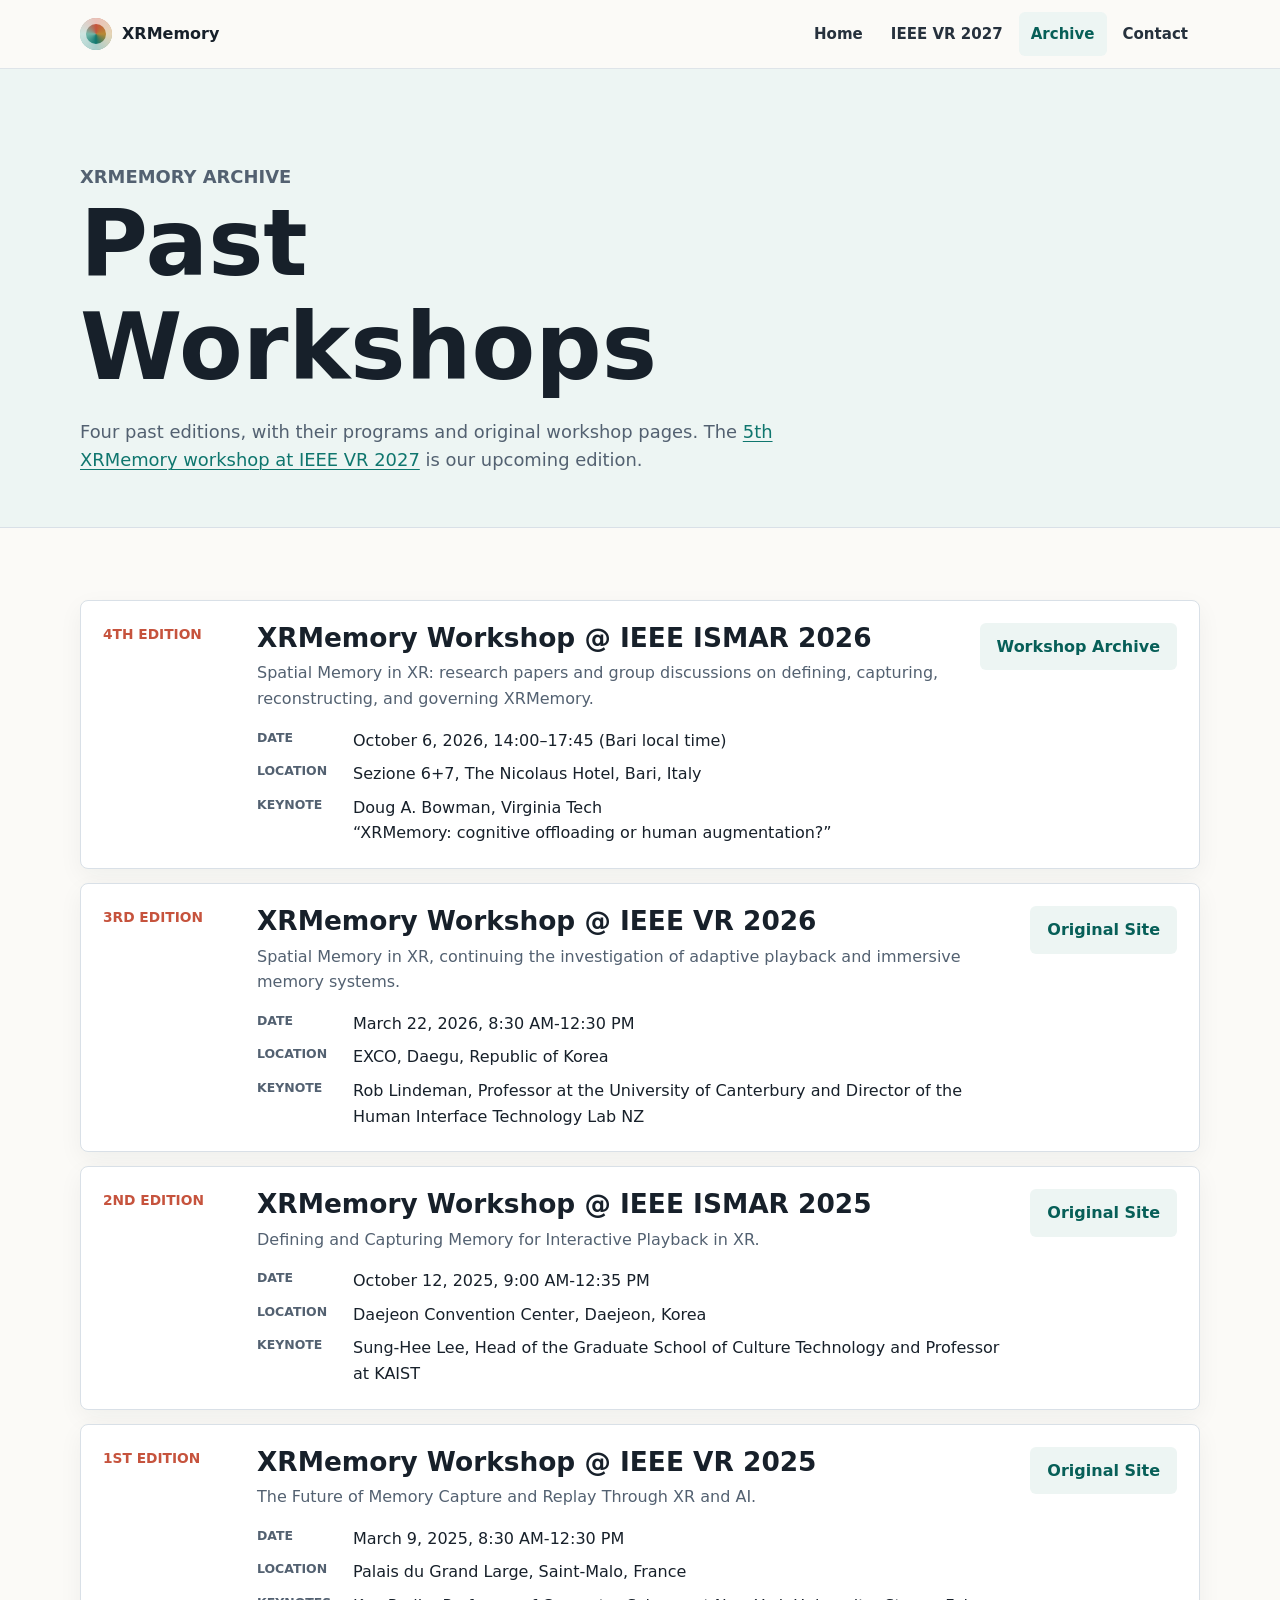
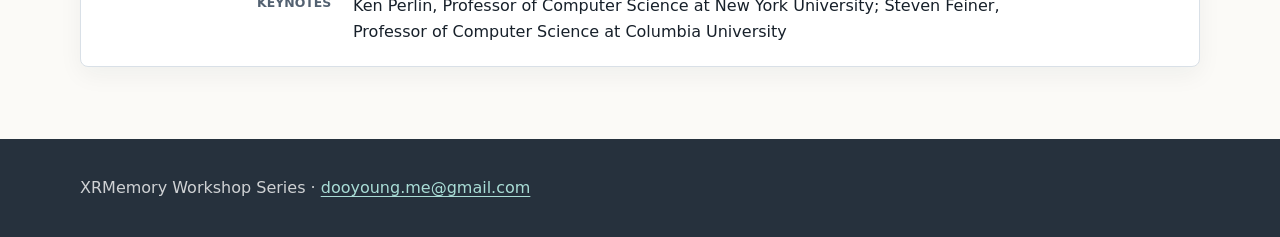
==== commit aef4a6b3: "Promote accepted IEEE VR 2027 workshop and archive ISMAR 2026" ====
--- a/archive/index.html
+++ b/archive/index.html
@@ -10,13 +10,13 @@
   <body>
     <header class="site-header">
       <nav class="nav" aria-label="Main navigation">
-        <a class="brand" href="../"><span class="brand-mark" aria-hidden="true"></span><span>XRMemory</span></a>
-        <button class="nav-toggle" type="button" aria-expanded="false">Menu</button>
-        <div class="nav-links">
-          <a href="../">Home</a>
-          <a href="../workshop/ismar2026/">ISMAR 2026</a>
-          <a href="./" aria-current="page">Archive</a>
-          <a href="mailto:dooyoung.me@gmail.com">Contact</a>
+        <a class="brand" href="/"><span class="brand-mark" aria-hidden="true"></span><span>XRMemory</span></a>
+        <button class="nav-toggle" type="button" aria-expanded="false" aria-controls="main-links">Menu</button>
+        <div class="nav-links" id="main-links">
+          <a href="/">Home</a>
+          <a href="/workshop/vr2027/">IEEE VR 2027</a>
+          <a href="/archive/" aria-current="page">Archive</a>
+          <a href="/workshop/vr2027/#contact">Contact</a>
         </div>
       </nav>
     </header>
@@ -26,24 +26,38 @@
         <div class="container">
           <p class="eyebrow">XRMemory Archive</p>
           <h1>Past Workshops</h1>
-          <p>Previous editions are preserved here as a compact series archive, with links back to the original workshop pages.</p>
+          <p>Four past editions, with their programs and original workshop pages. The <a href="../workshop/vr2027/">5th XRMemory workshop at IEEE VR 2027</a> is our upcoming edition.</p>
         </div>
       </section>
 
       <section class="section">
         <div class="container archive-list">
           <article class="archive-entry">
-            <div class="archive-year">1st Edition</div>
+            <div class="archive-year">4th Edition</div>
             <div class="archive-main">
-              <h2>XRMemory Workshop @ IEEE VR 2025</h2>
-              <p>The Future of Memory Capture and Replay Through XR and AI.</p>
+              <h2>XRMemory Workshop @ IEEE ISMAR 2026</h2>
+              <p>Spatial Memory in XR: research papers and group discussions on defining, capturing, reconstructing, and governing XRMemory.</p>
               <dl class="archive-facts">
-                <div><dt>Date</dt><dd>March 9, 2025, 8:30 AM-12:30 PM</dd></div>
-                <div><dt>Location</dt><dd>Palais du Grand Large, Saint-Malo, France</dd></div>
-                <div><dt>Keynotes</dt><dd>Ken Perlin, Professor of Computer Science at New York University; Steven Feiner, Professor of Computer Science at Columbia University</dd></div>
+                <div><dt>Date</dt><dd>October 6, 2026, 14:00–17:45 (Bari local time)</dd></div>
+                <div><dt>Location</dt><dd>Sezione 6+7, The Nicolaus Hotel, Bari, Italy</dd></div>
+                <div><dt>Keynote</dt><dd>Doug A. Bowman, Virginia Tech<br>“XRMemory: cognitive offloading or human augmentation?”</dd></div>
               </dl>
             </div>
-            <a class="button light" href="https://sites.google.com/view/spatial-memory-vr-2025/main">Original Site</a>
+            <a class="button light" href="../workshop/ismar2026/">Workshop Archive</a>
+          </article>
+
+          <article class="archive-entry">
+            <div class="archive-year">3rd Edition</div>
+            <div class="archive-main">
+              <h2>XRMemory Workshop @ IEEE VR 2026</h2>
+              <p>Spatial Memory in XR, continuing the investigation of adaptive playback and immersive memory systems.</p>
+              <dl class="archive-facts">
+                <div><dt>Date</dt><dd>March 22, 2026, 8:30 AM-12:30 PM</dd></div>
+                <div><dt>Location</dt><dd>EXCO, Daegu, Republic of Korea</dd></div>
+                <div><dt>Keynote</dt><dd>Rob Lindeman, Professor at the University of Canterbury and Director of the Human Interface Technology Lab NZ</dd></div>
+              </dl>
+            </div>
+            <a class="button light" href="https://sites.google.com/view/xrmemory26-ieee-vr2026/main">Original Site</a>
           </article>
 
           <article class="archive-entry">
@@ -61,17 +75,17 @@
           </article>
 
           <article class="archive-entry">
-            <div class="archive-year">3rd Edition</div>
+            <div class="archive-year">1st Edition</div>
             <div class="archive-main">
-              <h2>XRMemory Workshop @ IEEE VR 2026</h2>
-              <p>Spatial Memory in XR, continuing the investigation of adaptive playback and immersive memory systems.</p>
+              <h2>XRMemory Workshop @ IEEE VR 2025</h2>
+              <p>The Future of Memory Capture and Replay Through XR and AI.</p>
               <dl class="archive-facts">
-                <div><dt>Date</dt><dd>March 22, 2026, 8:30 AM-12:30 PM</dd></div>
-                <div><dt>Location</dt><dd>EXCO, Daegu, Republic of Korea</dd></div>
-                <div><dt>Keynote</dt><dd>Rob Lindeman, Professor at the University of Canterbury and Director of the Human Interface Technology Lab NZ</dd></div>
+                <div><dt>Date</dt><dd>March 9, 2025, 8:30 AM-12:30 PM</dd></div>
+                <div><dt>Location</dt><dd>Palais du Grand Large, Saint-Malo, France</dd></div>
+                <div><dt>Keynotes</dt><dd>Ken Perlin, Professor of Computer Science at New York University; Steven Feiner, Professor of Computer Science at Columbia University</dd></div>
               </dl>
             </div>
-            <a class="button light" href="https://sites.google.com/view/xrmemory26-ieee-vr2026/main">Original Site</a>
+            <a class="button light" href="https://sites.google.com/view/spatial-memory-vr-2025/main">Original Site</a>
           </article>
         </div>
       </section>
--- a/assets/styles.css
+++ b/assets/styles.css
@@ -620,3 +620,18 @@
     padding: 52px 0;
   }
 }
+
+/* Public edition status and links back from archived workshops. */
+.event-banner {
+  background: #e5f1e9;
+  color: #224d3f;
+  border-bottom: 1px solid #b8d5c7;
+  padding: 14px 0;
+  font-size: .94rem;
+}
+.event-banner .container { display: flex; gap: 6px 24px; flex-wrap: wrap; }
+.event-banner a { color: #18534e; }
+.archive-banner { background: #f5eee0; color: #58492d; border-color: #dacbb0; }
+@media (max-width: 820px) {
+  .event-banner .container { flex-direction: column; gap: 2px; }
+}
